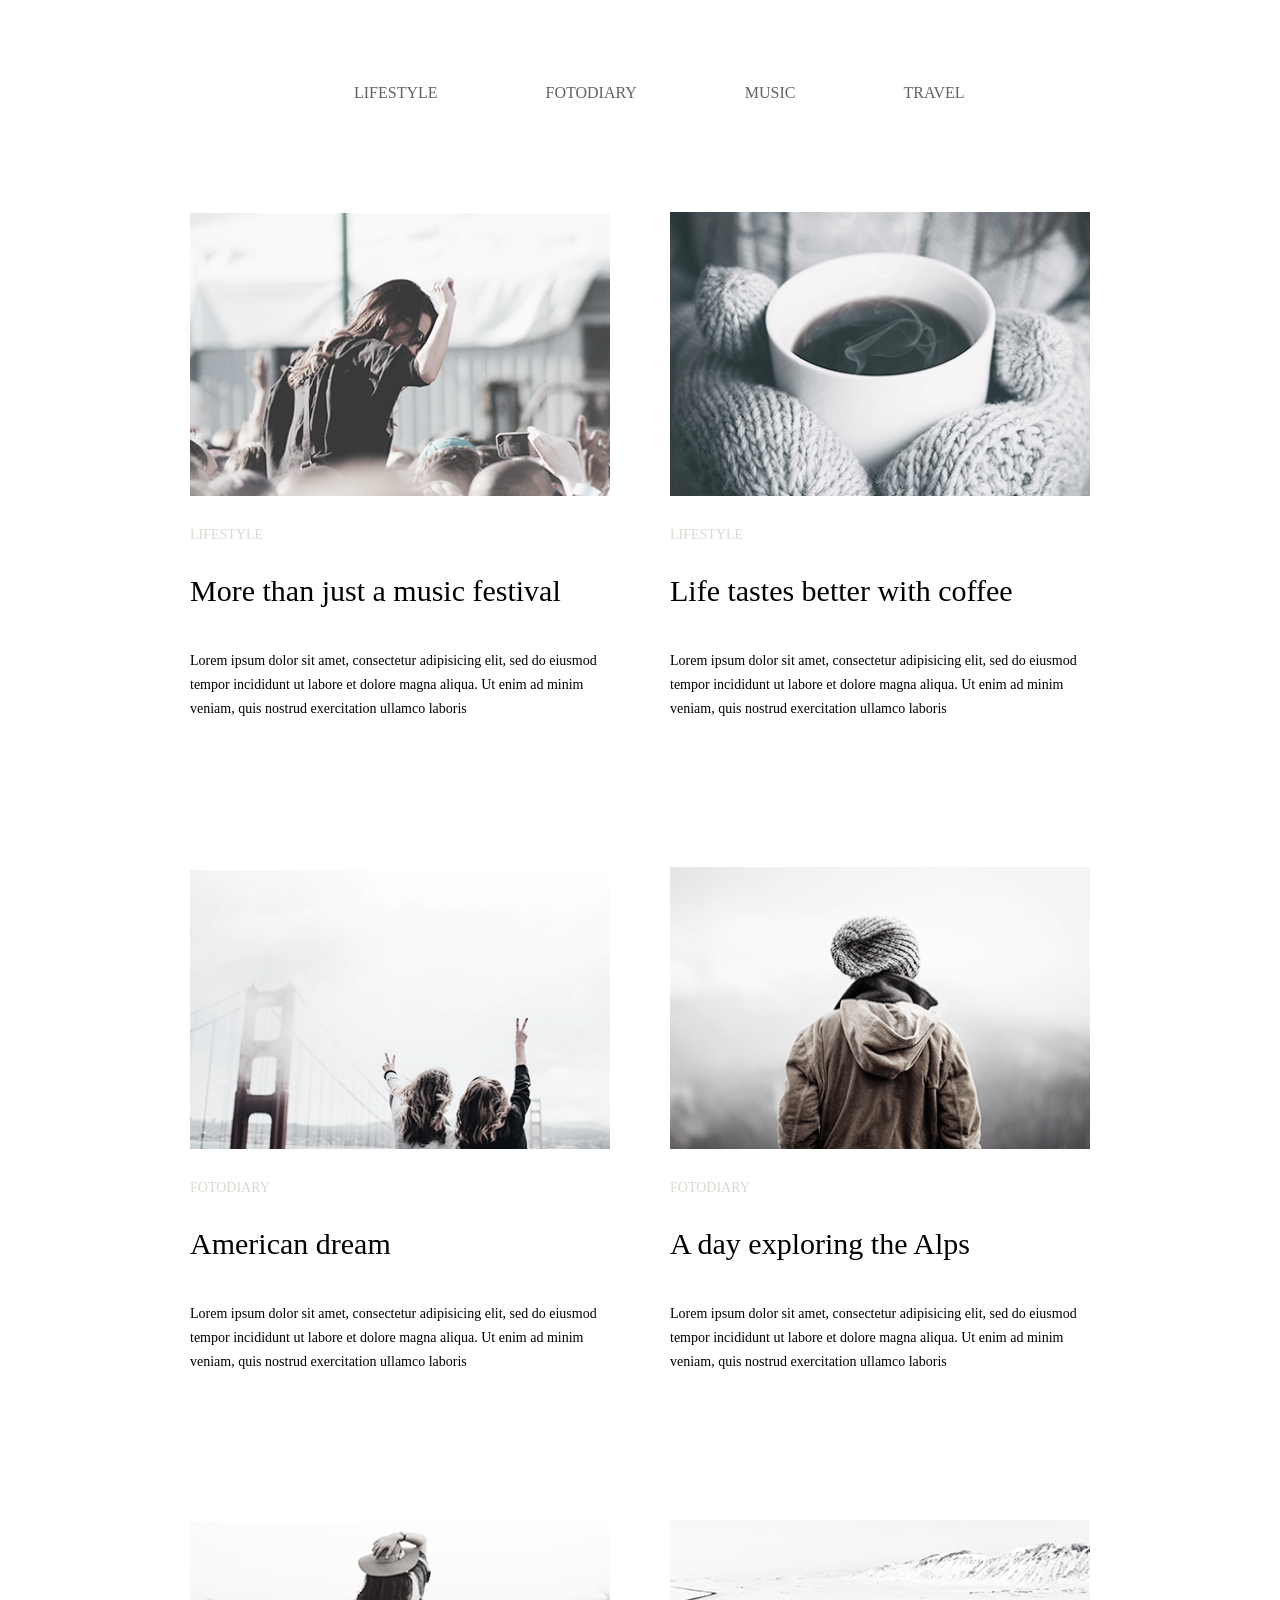
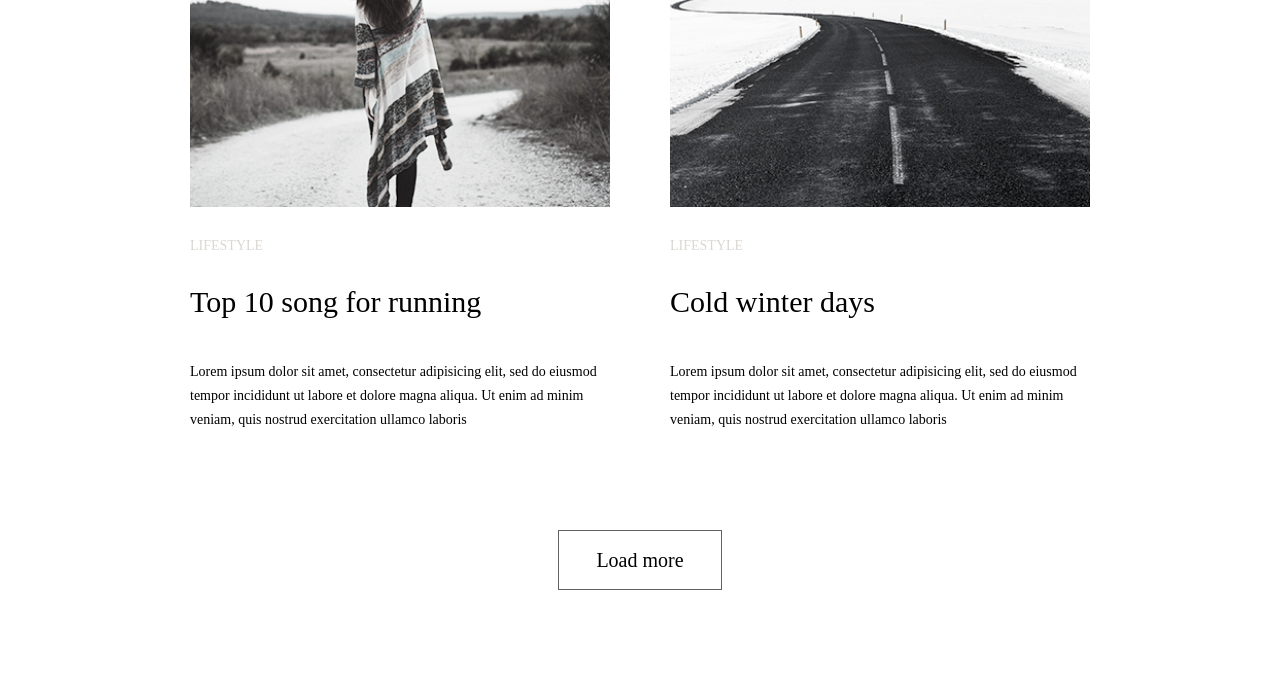
==== hw-03/index.html @ 81b9de5f "added new file" ====
<!DOCTYPE html>
<html lang="en">
<head>
    <meta charset="UTF-8">
    <meta name="viewport" content="width=device-width, initial-scale=1.0">
    <meta http-equiv="X-UA-Compatible" content="ie=edge">
    <title>Document</title>

    <!-- изменить потом название title-->
    <link rel="stylesheet" href="css/normalize.css">

    <!-- подключила все размеры шрифта, не могу настроить фотошоп-->
    <link href="https://fonts.googleapis.com/css?family=Playfair+Display:400,400i,700,700i,900,900i&display=swap" rel="stylesheet">
    <link rel="stylesheet" href="css/styles.css">
</head>

<body>
   
    <header class="page-header container">
<nav class="page-nav">
    <ul class="site-navigation">
    <li><a href="">Lifestyle</a></li>
    <li><a href="">Fotodiary</a></li>
    <li><a href="">Music</a></li>
    <li><a href="">Travel</a></li>
    </ul>
</nav>
</header>

<!--! разделила на 3 секции по рядам, по 2 фото и описание к ним в ряд -->
<!-- 1 ряд-->
<!-- в 1 ряду использую h3 и h4 как заголовки-->

<main class="container">

     <!-- дописать код в CSS-->
     <h1 class="visually-hidden">hw-03</h1>

    <!-- убрать цвет class="container"-->
<section class="one">
    <h2 class="one-title visually-hidden">line one</h2>
    <ul class="one-list">
    <li class="one-list-item">
    <img class="one-list-image" src="img/img_1.png" alt="party" width="420" height="280">
<h3 class="one-list-lifestyle">Lifestyle</h>
<h4 class="one-list-title">More than just a music festival</h4>
<p class="one-list-section">Lorem ipsum dolor sit amet, consectetur adipisicing elit, sed do eiusmod tempor incididunt ut labore et dolore magna aliqua. Ut enim ad minim veniam, quis nostrud exercitation ullamco laboris</p>
    </li>
    <li class="one-list-item">
            <img class="one-list-image" src="img/img_2.png" alt="coffee" width="420" height="280">
        <h3 class="one-list-lifestyle">Lifestyle</h3>
        <h4 class="one-list-title">Life tastes better with coffee</h4>
        <p class="one-list-section">Lorem ipsum dolor sit amet, consectetur adipisicing elit, sed do eiusmod tempor incididunt ut labore et dolore magna aliqua. Ut enim ad minim veniam, quis nostrud exercitation ullamco laboris</p>
            </li>
</ul>
</section>
<!-- 2 ряд-->

<section class="two">
        
        <ul class="two-list">
        <li class="two-list-item">
        <img class="two-list-image" src="img/img_3.png" alt="people" width="420" height="280">
    <h3 class="two-list-fotodiary">Fotodiary</h3>
    <h4 class="two-list-title">American dream</h4>
    <p class="two-list-section">Lorem ipsum dolor sit amet, consectetur adipisicing elit, sed do eiusmod tempor incididunt ut labore et dolore magna aliqua. Ut enim ad minim veniam, quis nostrud exercitation ullamco laboris</p>
        </li>
        <li class="two-list-item">
                <img class="two-list-image" src="img/img_4.png" alt="girl" width="420" height="280">
            <h3 class="two-list-fotodiary">Fotodiary</h3>
            <h4 class="two-list-title">A day exploring the Alps</h4>
            <p class="two-list-section">Lorem ipsum dolor sit amet, consectetur adipisicing elit, sed do eiusmod tempor incididunt ut labore et dolore magna aliqua. Ut enim ad minim veniam, quis nostrud exercitation ullamco laboris</p>
                </li>
    </ul>
    </section>
    <!-- 3 ряд-->
    <!-- не меняла one на three в некоторых строках, чтобы  посмотреть, на что это влияет-->
<section class="three">
        
        <ul class="three-list">
        <li class="three-list-item">
        <img class="three-list-image" src="img/img_5.png" alt="road" width="420" height="280">
    <h3 class="three-list-lifestyle">Lifestyle</h3>
    <h4 class="three-list-title">Top 10 song for running</h4>
    <p class="three-list-section">Lorem ipsum dolor sit amet, consectetur adipisicing elit, sed do eiusmod tempor incididunt ut labore et dolore magna aliqua. Ut enim ad minim veniam, quis nostrud exercitation ullamco laboris</p>
        </li>
        <li class="three-list-item">
                <img class="three-list-image" src="img/img_6.png" alt="winter" width="420" height="280">
            <h3 class="three-list-lifestyle">Lifestyle</h3>
            <h4 class="three-list-title">Cold winter days</h4>
            <p class="three-list-section">Lorem ipsum dolor sit amet, consectetur adipisicing elit, sed do eiusmod tempor incididunt ut labore et dolore magna aliqua. Ut enim ad minim veniam, quis nostrud exercitation ullamco laboris</p>
                </li>
    </ul>
    </section>


</main>

<footer class="container">
    <div class="load">
    <button class="load-button">Load more</button>
    </div>
</footer>
    
    
</body>
</html>
---- hw-03/css/styles.css ----
/* единственный правельный вариант html */
html {
box-sizing: border-box;
}

*,
*::before,
*::after {
  box-sizing: inherit;
}

.body {
  font-family:"Playfair Display", "Arial", serif;
  color: #626262;
  font-size: 14px;  
  line-height: 24px;
}

.container {
  width: 900px;
  margin: 0 auto;

/* убрать цвета */
  background-color: #ffffff;
}

.page-header {
  background-color: #ffffff;
}

/* для картинок */
img {
  display: block;
  max-width: 100%;
  height: auto;
}

.page-nav {
  padding: 78px 0 104px;
}

.site-navigation {
  display: inline-block;
  list-style: none;
  font-size: 16px;
  margin: 0;
  padding: 0; 
  vertical-align: middle;
  margin-left: 164px;
}
  
.site-navigation li {
  display: inline-block;
margin-right: 104px;
}

/*.site-navigation li:last-child {
margin-right: 0;
}
/*   ИЛИ
.site-navigation li: not (:last-child) {
margin-right: 60px;
{                            */

.site-navigation a {
  text-align: center;
  color: #626262;
  font-weight: 400;
  text-transform: uppercase;
  text-decoration: none;
  line-height: 30px;
  }

.site-navigation a:hover,
/* переключение меню c помощью TAB */
.site-navigation a:focus {
  color: #59bcf6;
}



.one-list {
  list-style: none;
  /*убирают зазоры, которые стоят по умолчанию */
  padding: 0;
  margin: 0;
  font-size: 0;
}

.one-list-item {
  /* ставит все элементы секции в одну линию */
  display: inline-block;
  /* ширина одного элемента секции */
  width: 420px;
  /*зазор между элемннтами, которые входят в секцию */
  margin-right: 60px;
  
}

.one-list-item:nth-child(2n) {
margin-right: 0;
}

/* last для примера формулы, если элементов много */
.one-list-item:nth-last-child(-n + 2n) {
  visibility: 0;
}

.one-list-item h3 {
  /* цвет шрифта*/
  color: #dbd8d1;
  /* расстояние между h3 и h4 (или p (текстом) */
  margin-bottom: 24px;
  /* размер шрифта 14х1.2=16.8 ~ 17px */
  /* учитывает межстрочный интервал */
  line-height: 17px;
  font-size: 14px;
  font-weight: 400;
  text-transform: uppercase;
  margin-top: 30px;
}

.one-list-item h4 {
  /* расстояние между h4 и p (текстом) */
  margin-top: 30px;
  line-height: 36px;
  font-weight: 400;
  font-size: 30px;
}

.one-list-item p {
  font-size: 14px;
  line-height: 24px;
}


.two-list {
  list-style: none;
  /*убирают зазоры, которые стоят по умолчанию */
  /* Первое значение задает поле от верхнего края, второе — одновременно от левого и правого края, а третье — от нижнего края.*/
  padding: 132px 0 0;
  margin: 0;
  font-size: 0;
}

.two-list-item {
  /* ставит все элементы секции в одну линию */
  display: inline-block;
  /* ширина одного элемента секции */
  width: 420px;
  /*зазор между элемннтами, которые входят в секцию */
  margin-right: 60px;
}

.two-list-item:nth-child(2n) {
margin-right: 0;
}

/* last для примера формулы, если элементов много */
.two-list-item:nth-last-child(-n + 2n) {
  visibility: 0;
}

.two-list-item h3 {
  /* цвет шрифта*/
  color: #dbd8d1;
  /* расстояние между h3 и h4 (или p (текстом) */
  margin-bottom: 24px;
  /* размер шрифта 14х1.2=16.8 ~ 17px */
  /* учитывает межстрочный интервал */
  line-height: 17px;
  font-size: 14px;
  font-weight: 400;
  text-transform: uppercase;
  margin-top: 30px;
}

.two-list-item h4 {
  /* расстояние между h4 и p (текстом) */
  margin-top: 30px;
  line-height: 36px;
  font-weight: 400;
  font-size: 30px;
}

.two-list-item p {
  font-size: 14px;
  line-height: 24px;
}



.three-list {
  list-style: none;
  /*убирают зазоры, которые стоят по умолчанию */
  padding: 132px 0 0;
  margin: 0;
  font-size: 0;
}

.three-list-item {
  /* ставит все элементы секции в одну линию */
  display: inline-block;
  /* ширина одного элемента секции */
  width: 420px;
  /*зазор между элемннтами, которые входят в секцию */
  margin-right: 60px;
}

.three-list-item:nth-child(2n) {
margin-right: 0;
}

/* last для примера формулы, если элементов много */
.three-list-item:nth-last-child(-n + 2n) {
  visibility: 0;
}

.three-list-item h3 {
  /* цвет шрифта*/
  color: #dbd8d1;
  /* расстояние между h3 и h4 (или p (текстом) */
  margin-bottom: 24px;
  /* размер шрифта 14х1.2=16.8 ~ 17px */
  /* учитывает межстрочный интервал */
  line-height: 17px;
  font-size: 14px;
  font-weight: 400;
  text-transform: uppercase;
  margin-top: 30px;
}

.three-list-item h4 {
  /* расстояние между h4 и p (текстом) */
  margin-top: 30px;
  line-height: 36px;
  font-weight: 400;
  font-size: 30px;
}

.three-list-item p {
  font-size: 14px;
  line-height: 24px;
}

.load {
  text-align: center;
  padding: 84px 0 100px;
}

.load-button {
border: none;
margin: 0;
padding: 0;
width: 164px;
height: 60px;
font-size: 20px;
background-color: #ffffff;
border: 1px solid #626262; /* Параметры рамки */
font-weight: 400;
cursor: pointer;
}


.visually-hidden:not(:focus):not(:active),
input[type="checkbox"].visually-hidden,
input[typa="radio"].visually-hidden {
  position: absolute;

width: 1px;
height: 1px;
margin: -1px;
border: 0;
padding:0;

white-space: nowrap;

clip-path: inset(100%);
clip: rect(0 0 0 0);
overflow: hidden;
}
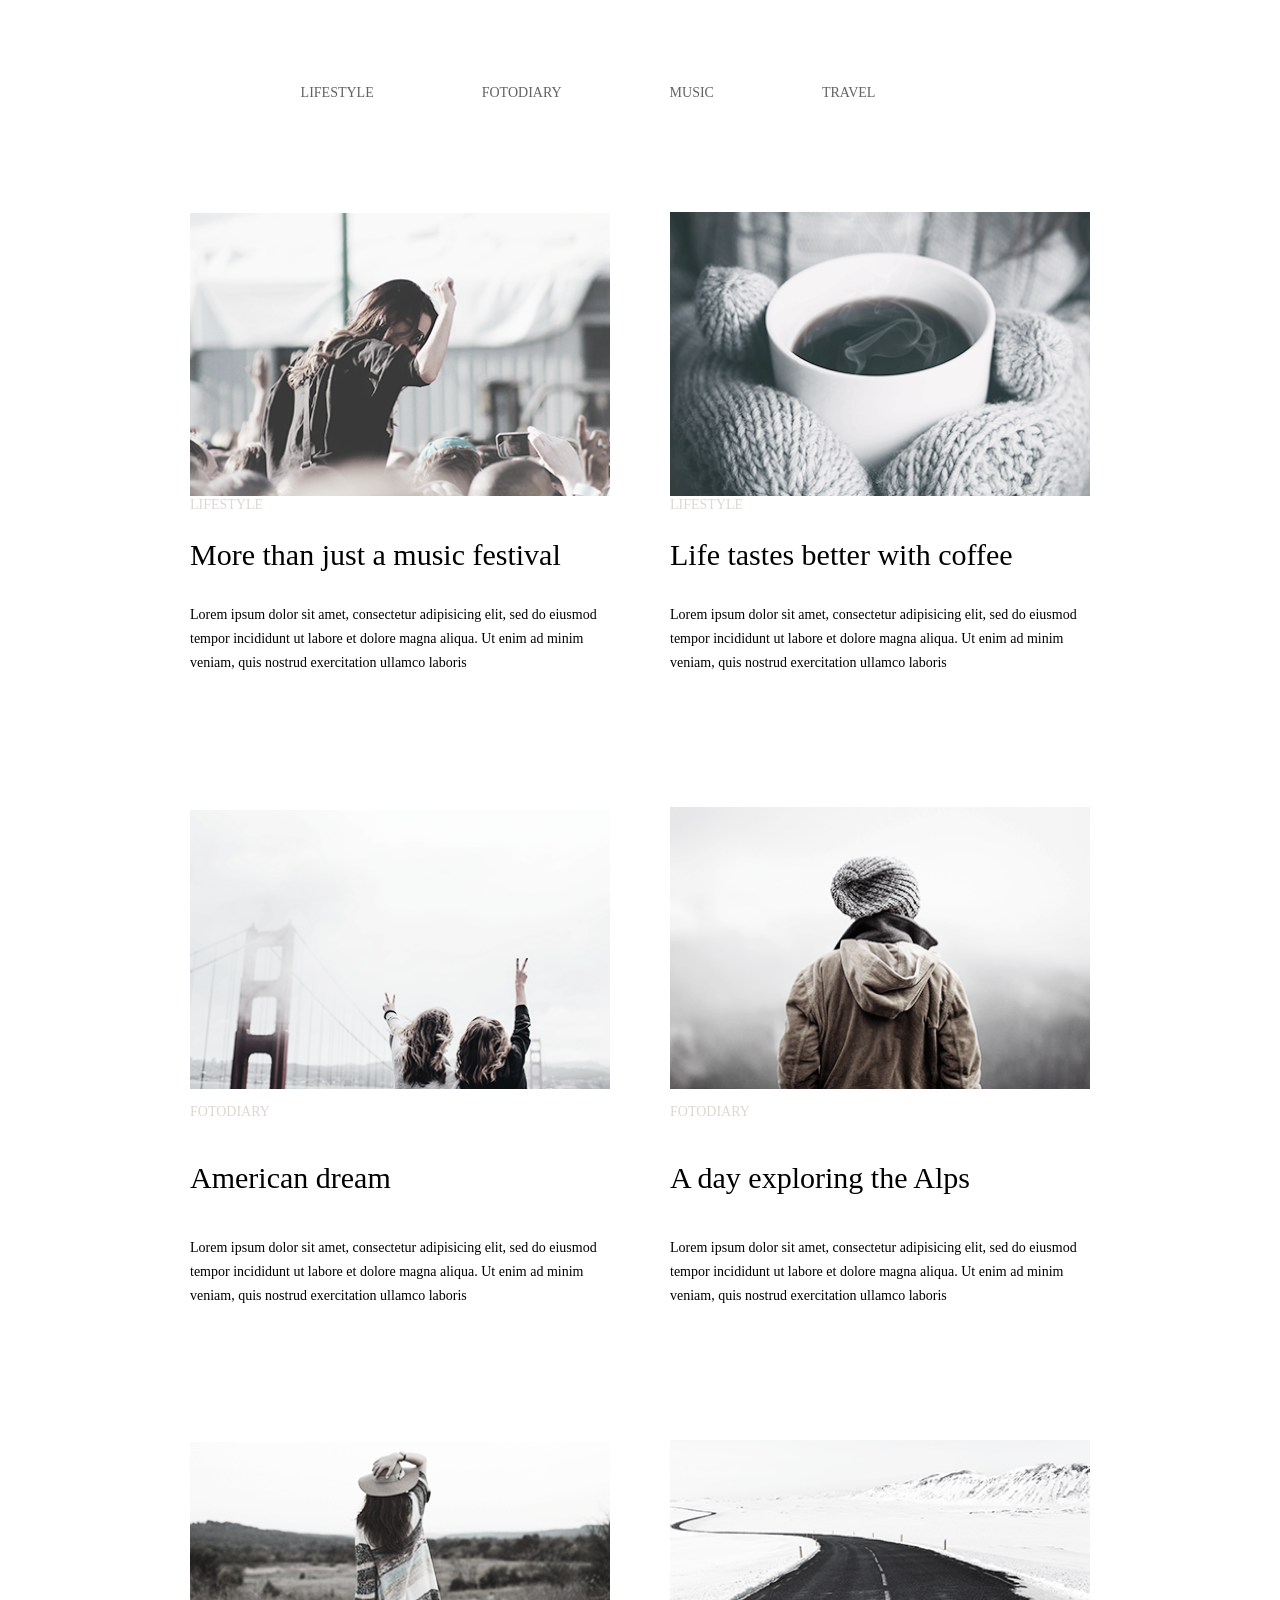
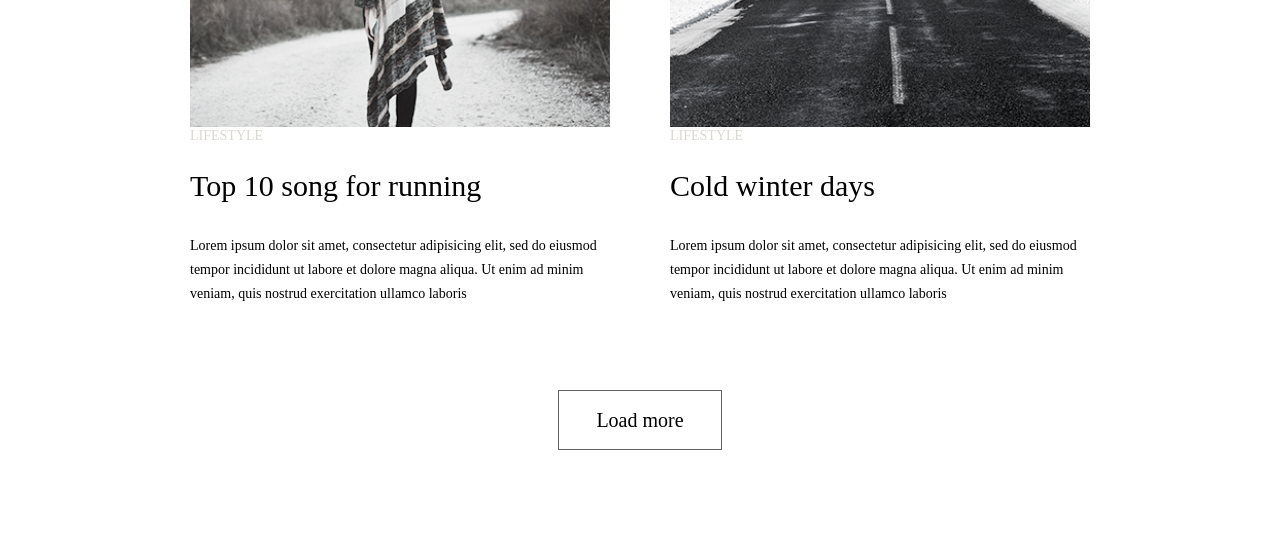
==== commit 6c6dde51: "added new file" ====
--- a/hw-03/index.html
+++ b/hw-03/index.html
@@ -4,9 +4,8 @@
     <meta charset="UTF-8">
     <meta name="viewport" content="width=device-width, initial-scale=1.0">
     <meta http-equiv="X-UA-Compatible" content="ie=edge">
-    <title>Document</title>
+    <title>HW-03</title>
 
-    <!-- изменить потом название title-->
     <link rel="stylesheet" href="css/normalize.css">
 
     <!-- подключила все размеры шрифта, не могу настроить фотошоп-->
@@ -27,22 +26,20 @@
 </nav>
 </header>
 
-<!--! разделила на 3 секции по рядам, по 2 фото и описание к ним в ряд -->
-<!-- 1 ряд-->
-<!-- в 1 ряду использую h3 и h4 как заголовки-->
+<!-- в 1 рядах использую h3 и h4 как заголовки-->
 
 <main class="container">
 
-     <!-- дописать код в CSS-->
+     <!-- код чтобы скрыть h1 и h2 в CSS-->
      <h1 class="visually-hidden">hw-03</h1>
 
     <!-- убрать цвет class="container"-->
-<section class="one">
+<section>
     <h2 class="one-title visually-hidden">line one</h2>
     <ul class="one-list">
     <li class="one-list-item">
     <img class="one-list-image" src="img/img_1.png" alt="party" width="420" height="280">
-<h3 class="one-list-lifestyle">Lifestyle</h>
+<h3 class="one-list-lifestyle">Lifestyle</h3>
 <h4 class="one-list-title">More than just a music festival</h4>
 <p class="one-list-section">Lorem ipsum dolor sit amet, consectetur adipisicing elit, sed do eiusmod tempor incididunt ut labore et dolore magna aliqua. Ut enim ad minim veniam, quis nostrud exercitation ullamco laboris</p>
     </li>
@@ -53,10 +50,6 @@
         <p class="one-list-section">Lorem ipsum dolor sit amet, consectetur adipisicing elit, sed do eiusmod tempor incididunt ut labore et dolore magna aliqua. Ut enim ad minim veniam, quis nostrud exercitation ullamco laboris</p>
             </li>
 </ul>
-</section>
-<!-- 2 ряд-->
-
-<section class="two">
         
         <ul class="two-list">
         <li class="two-list-item">
@@ -72,10 +65,7 @@
             <p class="two-list-section">Lorem ipsum dolor sit amet, consectetur adipisicing elit, sed do eiusmod tempor incididunt ut labore et dolore magna aliqua. Ut enim ad minim veniam, quis nostrud exercitation ullamco laboris</p>
                 </li>
     </ul>
-    </section>
-    <!-- 3 ряд-->
-    <!-- не меняла one на three в некоторых строках, чтобы  посмотреть, на что это влияет-->
-<section class="three">
+
         
         <ul class="three-list">
         <li class="three-list-item">
@@ -91,17 +81,12 @@
             <p class="three-list-section">Lorem ipsum dolor sit amet, consectetur adipisicing elit, sed do eiusmod tempor incididunt ut labore et dolore magna aliqua. Ut enim ad minim veniam, quis nostrud exercitation ullamco laboris</p>
                 </li>
     </ul>
-    </section>
-
-
-</main>
-
-<footer class="container">
     <div class="load">
     <button class="load-button">Load more</button>
     </div>
-</footer>
-    
+    </section>
+
+</main>
     
 </body>
 </html>
--- a/hw-03/css/styles.css
+++ b/hw-03/css/styles.css
@@ -38,16 +38,14 @@
 
 .page-nav {
   padding: 78px 0 104px;
+  text-align: center;
 }
 
 .site-navigation {
-  display: inline-block;
   list-style: none;
-  font-size: 16px;
   margin: 0;
   padding: 0; 
   vertical-align: middle;
-  margin-left: 164px;
 }
   
 .site-navigation li {
@@ -70,6 +68,8 @@
   text-transform: uppercase;
   text-decoration: none;
   line-height: 30px;
+  display: block;
+  font-size: 14px;
   }
 
 .site-navigation a:hover,
@@ -77,8 +77,6 @@
 .site-navigation a:focus {
   color: #59bcf6;
 }
-
-
 
 .one-list {
   list-style: none;
@@ -95,7 +93,20 @@
   width: 420px;
   /*зазор между элемннтами, которые входят в секцию */
   margin-right: 60px;
-  
+}
+
+.one-list-lifestyle {
+  margin: 0;
+  margin-bottom: 20px;
+}
+
+.one-list-title {
+  margin: 0;
+  margin-bottom: 30px;
+}
+
+.one-list-section {
+  margin: 0;
 }
 
 .one-list-item:nth-child(2n) {
@@ -103,7 +114,8 @@
 }
 
 /* last для примера формулы, если элементов много */
-.one-list-item:nth-last-child(-n + 2n) {
+/* уточнить, как правильно записывать формулы */
+.one-list-item:nth-last-child(-n+2n) {
   visibility: 0;
 }
 
@@ -118,12 +130,11 @@
   font-size: 14px;
   font-weight: 400;
   text-transform: uppercase;
-  margin-top: 30px;
+  
 }
 
 .one-list-item h4 {
   /* расстояние между h4 и p (текстом) */
-  margin-top: 30px;
   line-height: 36px;
   font-weight: 400;
   font-size: 30px;
@@ -133,7 +144,6 @@
   font-size: 14px;
   line-height: 24px;
 }
-
 
 .two-list {
   list-style: none;
@@ -153,12 +163,26 @@
   margin-right: 60px;
 }
 
+.two-list-lifestyle {
+  margin: 0;
+  margin-bottom: 20px;
+}
+
+.otwo-list-title {
+  margin: 0;
+  margin-bottom: 30px;
+}
+
+.two-list-section {
+  margin: 0;
+}
+
 .two-list-item:nth-child(2n) {
 margin-right: 0;
 }
 
 /* last для примера формулы, если элементов много */
-.two-list-item:nth-last-child(-n + 2n) {
+.two-list-item:nth-last-child(- n + 2n) {
   visibility: 0;
 }
 
@@ -173,12 +197,9 @@
   font-size: 14px;
   font-weight: 400;
   text-transform: uppercase;
-  margin-top: 30px;
 }
 
 .two-list-item h4 {
-  /* расстояние между h4 и p (текстом) */
-  margin-top: 30px;
   line-height: 36px;
   font-weight: 400;
   font-size: 30px;
@@ -188,8 +209,6 @@
   font-size: 14px;
   line-height: 24px;
 }
-
-
 
 .three-list {
   list-style: none;
@@ -208,12 +227,26 @@
   margin-right: 60px;
 }
 
+.three-list-lifestyle {
+  margin: 0;
+  margin-bottom: 20px;
+}
+
+.three-list-title {
+  margin: 0;
+  margin-bottom: 30px;
+}
+
+.three-list-section {
+  margin: 0;
+}
+
 .three-list-item:nth-child(2n) {
 margin-right: 0;
 }
 
 /* last для примера формулы, если элементов много */
-.three-list-item:nth-last-child(-n + 2n) {
+.three-list-item:nth-last-child(-n +2n) {
   visibility: 0;
 }
 
@@ -228,12 +261,10 @@
   font-size: 14px;
   font-weight: 400;
   text-transform: uppercase;
-  margin-top: 30px;
 }
 
 .three-list-item h4 {
   /* расстояние между h4 и p (текстом) */
-  margin-top: 30px;
   line-height: 36px;
   font-weight: 400;
   font-size: 30px;
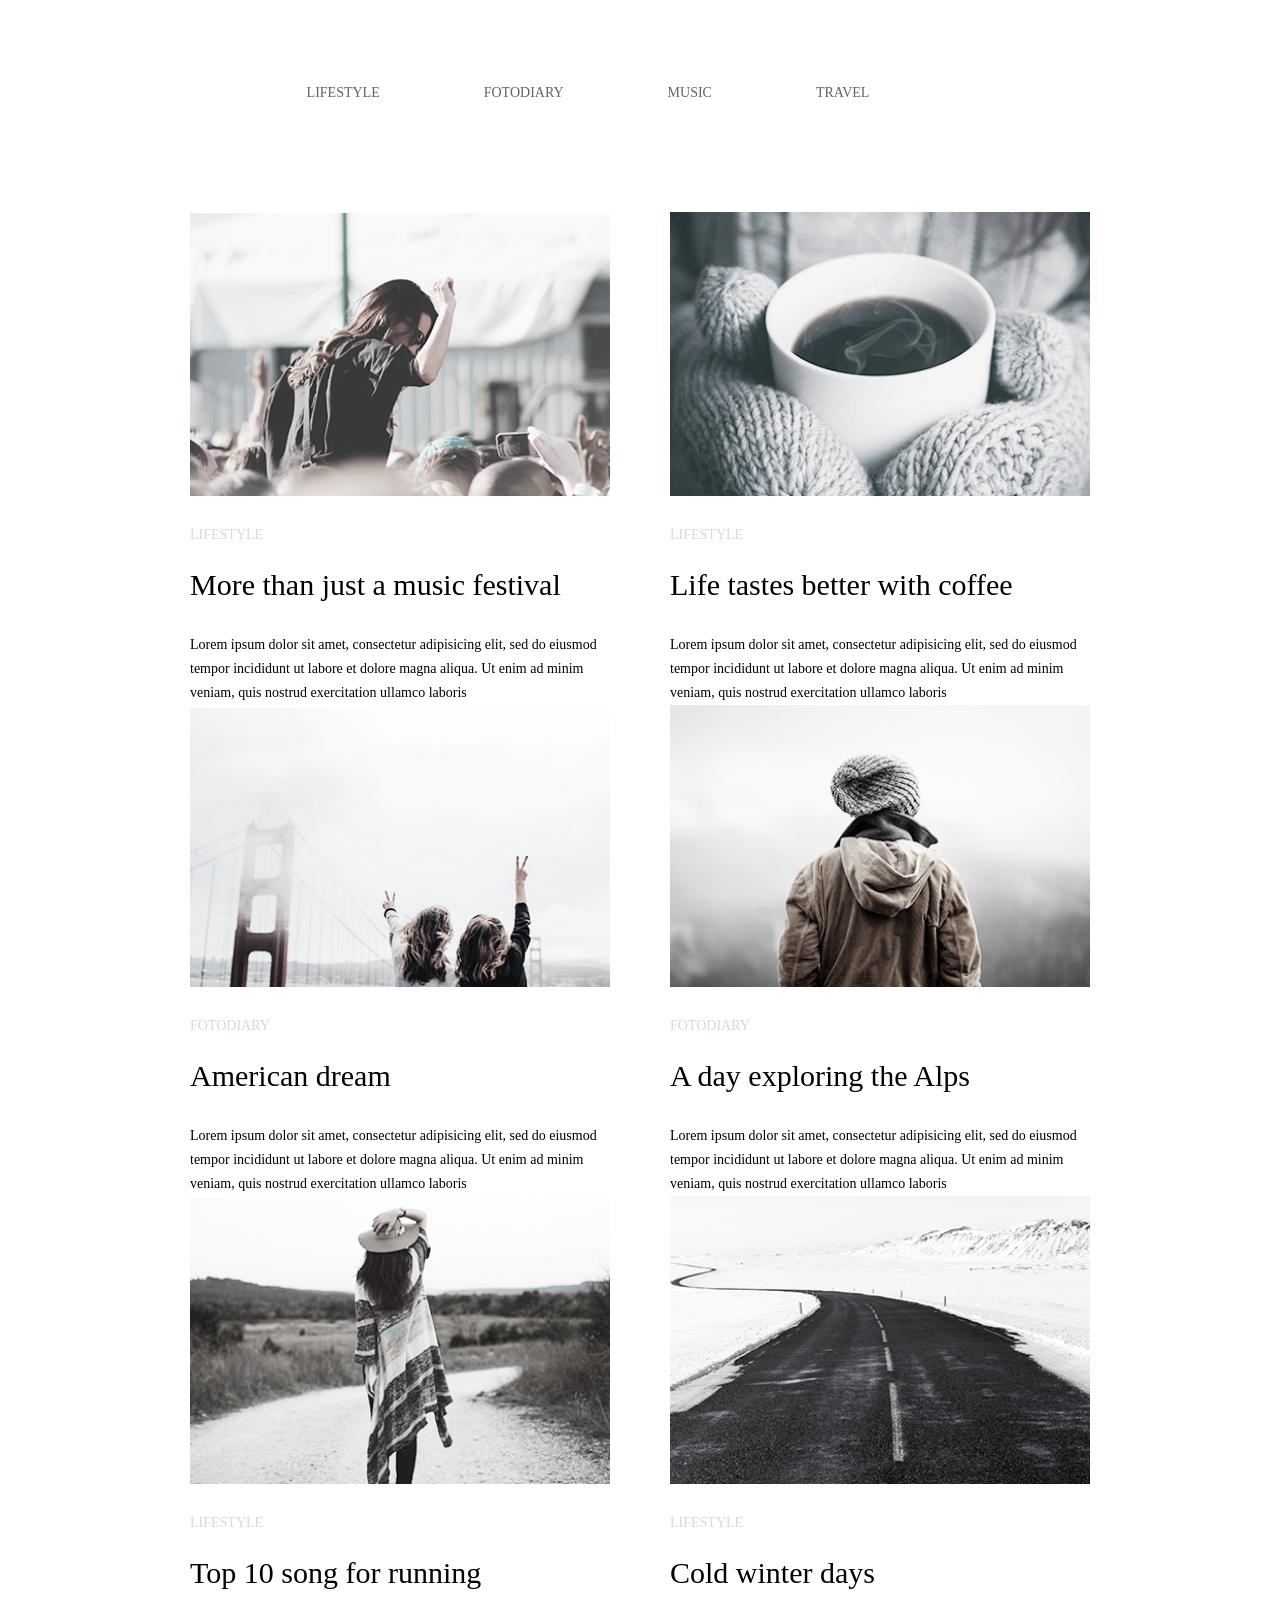
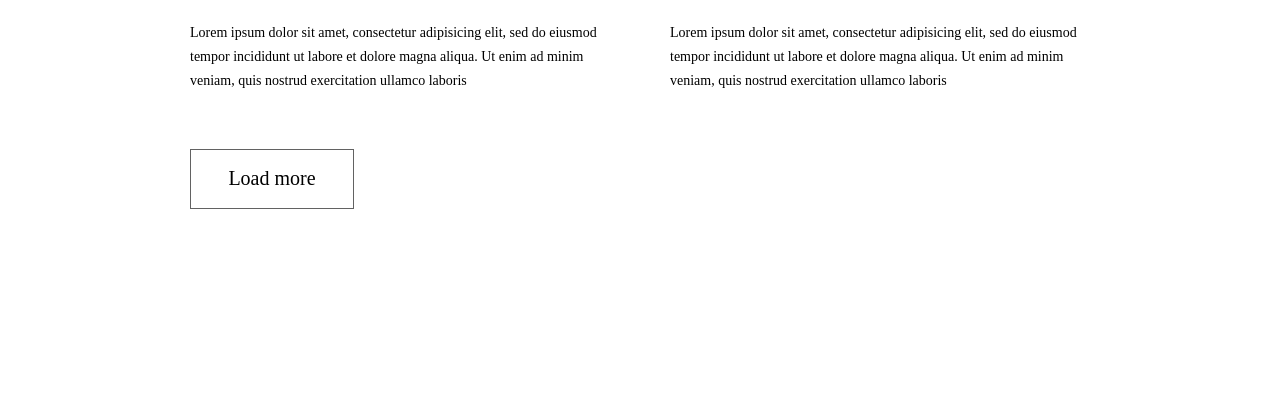
==== commit c1f731f0: "added new file" ====
--- a/hw-03/index.html
+++ b/hw-03/index.html
@@ -34,7 +34,8 @@
      <h1 class="visually-hidden">hw-03</h1>
 
     <!-- убрать цвет class="container"-->
-<section>
+    
+<section class="list">
     <h2 class="one-title visually-hidden">line one</h2>
     <ul class="one-list">
     <li class="one-list-item">
@@ -49,44 +50,39 @@
         <h4 class="one-list-title">Life tastes better with coffee</h4>
         <p class="one-list-section">Lorem ipsum dolor sit amet, consectetur adipisicing elit, sed do eiusmod tempor incididunt ut labore et dolore magna aliqua. Ut enim ad minim veniam, quis nostrud exercitation ullamco laboris</p>
             </li>
-</ul>
-        
-        <ul class="two-list">
-        <li class="two-list-item">
-        <img class="two-list-image" src="img/img_3.png" alt="people" width="420" height="280">
-    <h3 class="two-list-fotodiary">Fotodiary</h3>
-    <h4 class="two-list-title">American dream</h4>
-    <p class="two-list-section">Lorem ipsum dolor sit amet, consectetur adipisicing elit, sed do eiusmod tempor incididunt ut labore et dolore magna aliqua. Ut enim ad minim veniam, quis nostrud exercitation ullamco laboris</p>
+
+     <li class="one-list-item">
+        <img class="one-list-image" src="img/img_3.png" alt="people" width="420" height="280">
+    <h3 class="one-list-fotodiary">Fotodiary</h3>
+    <h4 class="one-list-title">American dream</h4>
+    <p class="one-list-section">Lorem ipsum dolor sit amet, consectetur adipisicing elit, sed do eiusmod tempor incididunt ut labore et dolore magna aliqua. Ut enim ad minim veniam, quis nostrud exercitation ullamco laboris</p>
         </li>
-        <li class="two-list-item">
-                <img class="two-list-image" src="img/img_4.png" alt="girl" width="420" height="280">
-            <h3 class="two-list-fotodiary">Fotodiary</h3>
-            <h4 class="two-list-title">A day exploring the Alps</h4>
-            <p class="two-list-section">Lorem ipsum dolor sit amet, consectetur adipisicing elit, sed do eiusmod tempor incididunt ut labore et dolore magna aliqua. Ut enim ad minim veniam, quis nostrud exercitation ullamco laboris</p>
+        <li class="one-list-item">
+                <img class="one-list-image" src="img/img_4.png" alt="girl" width="420" height="280">
+            <h3 class="one-list-fotodiary">Fotodiary</h3>
+            <h4 class="one-list-title">A day exploring the Alps</h4>
+            <p class="one-list-section">Lorem ipsum dolor sit amet, consectetur adipisicing elit, sed do eiusmod tempor incididunt ut labore et dolore magna aliqua. Ut enim ad minim veniam, quis nostrud exercitation ullamco laboris</p>
+                </li>
+
+        <li class="one-list-item">
+        <img class="one-list-image" src="img/img_5.png" alt="road" width="420" height="280">
+    <h3 class="one-list-lifestyle">Lifestyle</h3>
+    <h4 class="one-list-title">Top 10 song for running</h4>
+    <p class="one-list-section">Lorem ipsum dolor sit amet, consectetur adipisicing elit, sed do eiusmod tempor incididunt ut labore et dolore magna aliqua. Ut enim ad minim veniam, quis nostrud exercitation ullamco laboris</p>
+        </li>
+        <li class="one-list-item">
+                <img class="one-list-image" src="img/img_6.png" alt="winter" width="420" height="280">
+            <h3 class="one-list-lifestyle">Lifestyle</h3>
+            <h4 class="one-list-title">Cold winter days</h4>
+            <p class="one-list-section">Lorem ipsum dolor sit amet, consectetur adipisicing elit, sed do eiusmod tempor incididunt ut labore et dolore magna aliqua. Ut enim ad minim veniam, quis nostrud exercitation ullamco laboris</p>
                 </li>
     </ul>
 
-        
-        <ul class="three-list">
-        <li class="three-list-item">
-        <img class="three-list-image" src="img/img_5.png" alt="road" width="420" height="280">
-    <h3 class="three-list-lifestyle">Lifestyle</h3>
-    <h4 class="three-list-title">Top 10 song for running</h4>
-    <p class="three-list-section">Lorem ipsum dolor sit amet, consectetur adipisicing elit, sed do eiusmod tempor incididunt ut labore et dolore magna aliqua. Ut enim ad minim veniam, quis nostrud exercitation ullamco laboris</p>
-        </li>
-        <li class="three-list-item">
-                <img class="three-list-image" src="img/img_6.png" alt="winter" width="420" height="280">
-            <h3 class="three-list-lifestyle">Lifestyle</h3>
-            <h4 class="three-list-title">Cold winter days</h4>
-            <p class="three-list-section">Lorem ipsum dolor sit amet, consectetur adipisicing elit, sed do eiusmod tempor incididunt ut labore et dolore magna aliqua. Ut enim ad minim veniam, quis nostrud exercitation ullamco laboris</p>
-                </li>
-    </ul>
-    <div class="load">
     <button class="load-button">Load more</button>
-    </div>
+
     </section>
 
 </main>
     
 </body>
-</html>+</html>
--- a/hw-03/css/styles.css
+++ b/hw-03/css/styles.css
@@ -46,6 +46,7 @@
   margin: 0;
   padding: 0; 
   vertical-align: middle;
+  font-size: 0;
 }
   
 .site-navigation li {
@@ -78,12 +79,17 @@
   color: #59bcf6;
 }
 
+.list {
+  padding-bottom: 200px;
+}
+
 .one-list {
   list-style: none;
   /*убирают зазоры, которые стоят по умолчанию */
   padding: 0;
   margin: 0;
   font-size: 0;
+  margin-bottom: 56px;
 }
 
 .one-list-item {
@@ -93,6 +99,10 @@
   width: 420px;
   /*зазор между элемннтами, которые входят в секцию */
   margin-right: 60px;
+}
+
+.one-list-image {
+  margin-bottom: 30px;
 }
 
 .one-list-lifestyle {
@@ -108,6 +118,7 @@
 .one-list-section {
   margin: 0;
 }
+
 
 .one-list-item:nth-child(2n) {
 margin-right: 0;
@@ -145,153 +156,20 @@
   line-height: 24px;
 }
 
-.two-list {
-  list-style: none;
-  /*убирают зазоры, которые стоят по умолчанию */
-  /* Первое значение задает поле от верхнего края, второе — одновременно от левого и правого края, а третье — от нижнего края.*/
-  padding: 132px 0 0;
-  margin: 0;
-  font-size: 0;
-}
-
-.two-list-item {
-  /* ставит все элементы секции в одну линию */
-  display: inline-block;
-  /* ширина одного элемента секции */
-  width: 420px;
-  /*зазор между элемннтами, которые входят в секцию */
-  margin-right: 60px;
-}
-
-.two-list-lifestyle {
-  margin: 0;
-  margin-bottom: 20px;
-}
-
-.otwo-list-title {
-  margin: 0;
-  margin-bottom: 30px;
-}
-
-.two-list-section {
-  margin: 0;
-}
-
-.two-list-item:nth-child(2n) {
-margin-right: 0;
-}
-
-/* last для примера формулы, если элементов много */
-.two-list-item:nth-last-child(- n + 2n) {
-  visibility: 0;
-}
-
-.two-list-item h3 {
-  /* цвет шрифта*/
-  color: #dbd8d1;
-  /* расстояние между h3 и h4 (или p (текстом) */
-  margin-bottom: 24px;
-  /* размер шрифта 14х1.2=16.8 ~ 17px */
-  /* учитывает межстрочный интервал */
-  line-height: 17px;
-  font-size: 14px;
-  font-weight: 400;
-  text-transform: uppercase;
-}
-
-.two-list-item h4 {
-  line-height: 36px;
-  font-weight: 400;
-  font-size: 30px;
-}
-
-.two-list-item p {
-  font-size: 14px;
-  line-height: 24px;
-}
-
-.three-list {
-  list-style: none;
-  /*убирают зазоры, которые стоят по умолчанию */
-  padding: 132px 0 0;
-  margin: 0;
-  font-size: 0;
-}
-
-.three-list-item {
-  /* ставит все элементы секции в одну линию */
-  display: inline-block;
-  /* ширина одного элемента секции */
-  width: 420px;
-  /*зазор между элемннтами, которые входят в секцию */
-  margin-right: 60px;
-}
-
-.three-list-lifestyle {
-  margin: 0;
-  margin-bottom: 20px;
-}
-
-.three-list-title {
-  margin: 0;
-  margin-bottom: 30px;
-}
-
-.three-list-section {
-  margin: 0;
-}
-
-.three-list-item:nth-child(2n) {
-margin-right: 0;
-}
-
-/* last для примера формулы, если элементов много */
-.three-list-item:nth-last-child(-n +2n) {
-  visibility: 0;
-}
-
-.three-list-item h3 {
-  /* цвет шрифта*/
-  color: #dbd8d1;
-  /* расстояние между h3 и h4 (или p (текстом) */
-  margin-bottom: 24px;
-  /* размер шрифта 14х1.2=16.8 ~ 17px */
-  /* учитывает межстрочный интервал */
-  line-height: 17px;
-  font-size: 14px;
-  font-weight: 400;
-  text-transform: uppercase;
-}
-
-.three-list-item h4 {
-  /* расстояние между h4 и p (текстом) */
-  line-height: 36px;
-  font-weight: 400;
-  font-size: 30px;
-}
-
-.three-list-item p {
-  font-size: 14px;
-  line-height: 24px;
-}
-
-.load {
-  text-align: center;
-  padding: 84px 0 100px;
-}
 
 .load-button {
-border: none;
-margin: 0;
-padding: 0;
-width: 164px;
-height: 60px;
-font-size: 20px;
-background-color: #ffffff;
-border: 1px solid #626262; /* Параметры рамки */
-font-weight: 400;
-cursor: pointer;
-}
+  border: none;
+  margin: 0;
+  padding: 0;
+  width: 164px;
+  height: 60px;
+  font-size: 20px;
+  background-color: #ffffff;
+  border: 1px solid #626262; /* Параметры рамки */
+  font-weight: 400;
+  cursor: pointer;
+  text-align: center;
+ }
 
 
 .visually-hidden:not(:focus):not(:active),
